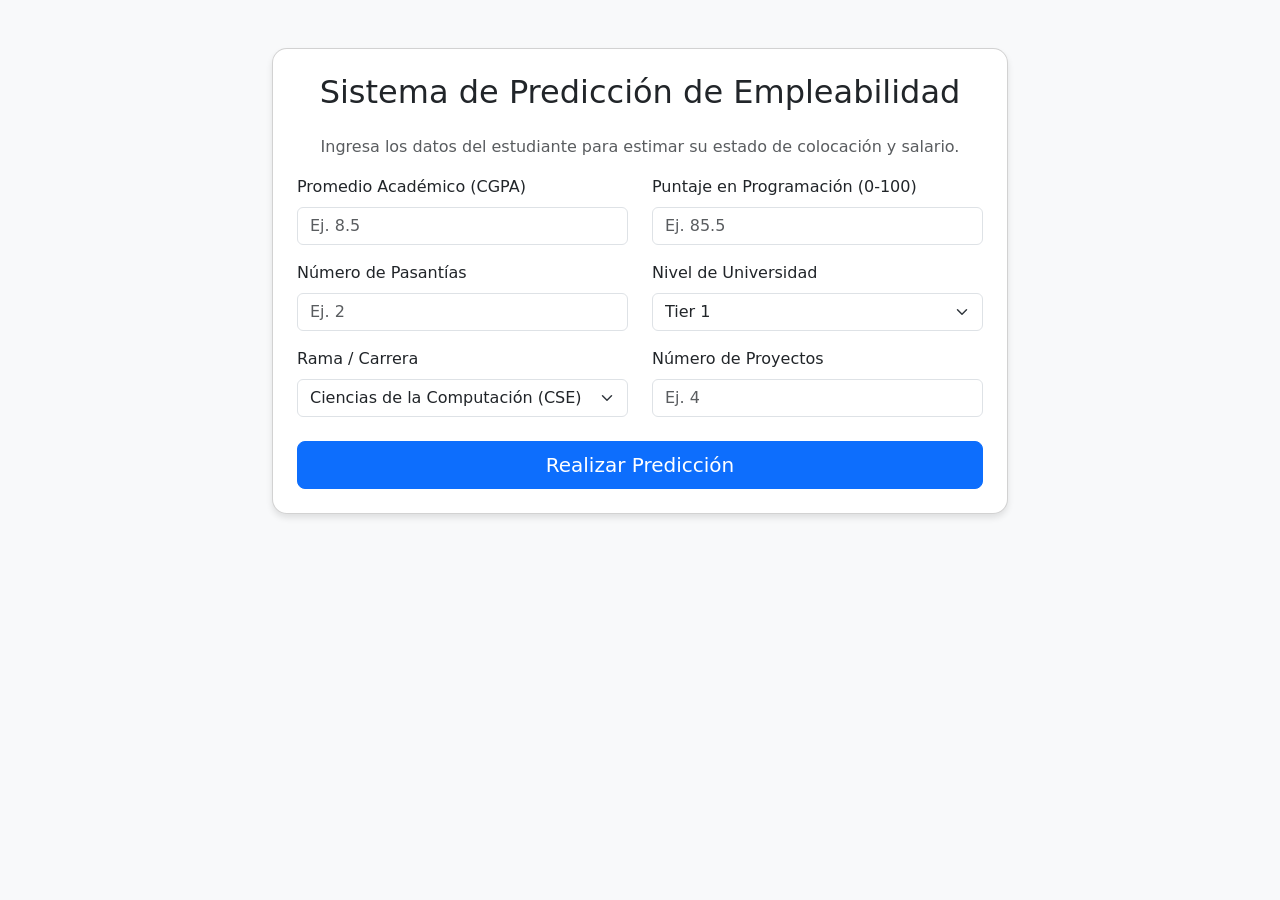
==== Frontend/index.html @ 3ae5b24f "Add files via upload" ====
<!DOCTYPE html>
<html lang="es">
<head>
    <meta charset="UTF-8">
    <meta name="viewport" content="width=device-width, initial-scale=1.0">
    <title>Predicción de Ubicación Estudiantil</title>
    
    <link href="https://cdn.jsdelivr.net/npm/bootstrap@5.3.0/dist/css/bootstrap.min.css" rel="stylesheet">
    
    <link rel="stylesheet" href="styles.css">
</head>
<body>

<div class="container mt-5 mb-5">
    <div class="row justify-content-center">
        <div class="col-md-8">
            <div class="card card-custom p-4">
                <h2 class="text-center mb-4">Sistema de Predicción de Empleabilidad</h2>
                <p class="text-muted text-center">Ingresa los datos del estudiante para estimar su estado de colocación y salario.</p>
                
                <form id="predictionForm">
                    <div class="row mb-3">
                        <div class="col-md-6">
                            <label for="cgpa" class="form-label">Promedio Académico (CGPA)</label>
                            <input type="number" step="0.01" class="form-control" id="cgpa" required placeholder="Ej. 8.5">
                        </div>
                        <div class="col-md-6">
                            <label for="codingScore" class="form-label">Puntaje en Programación (0-100)</label>
                            <input type="number" step="0.01" class="form-control" id="codingScore" required placeholder="Ej. 85.5">
                        </div>
                    </div>

                    <div class="row mb-3">
                        <div class="col-md-6">
                            <label for="internships" class="form-label">Número de Pasantías</label>
                            <input type="number" class="form-control" id="internships" required placeholder="Ej. 2">
                        </div>
                        <div class="col-md-6">
                            <label for="collegeTier" class="form-label">Nivel de Universidad</label>
                            <select class="form-select" id="collegeTier" required>
                                <option value="Tier 1">Tier 1</option>
                                <option value="Tier 2">Tier 2</option>
                                <option value="Tier 3">Tier 3</option>
                            </select>
                        </div>
                    </div>

                    <div class="row mb-3">
                        <div class="col-md-6">
                            <label for="branch" class="form-label">Rama / Carrera</label>
                            <select class="form-select" id="branch" required>
                                <option value="CSE">Ciencias de la Computación (CSE)</option>
                                <option value="IT">Tecnología de la Información (IT)</option>
                                <option value="EEE">Ingeniería Eléctrica/Electrónica (EEE)</option>
                            </select>
                        </div>
                        <div class="col-md-6">
                            <label for="projects" class="form-label">Número de Proyectos</label>
                            <input type="number" class="form-control" id="projects" required placeholder="Ej. 4">
                        </div>
                    </div>

                    <div class="d-grid gap-2 mt-4">
                        <button type="submit" class="btn btn-primary btn-lg">Realizar Predicción</button>
                    </div>
                </form>

                <div id="resultSection" class="result-section alert text-center">
                    <h4 id="predictionStatus" class="mb-2"></h4>
                    <p id="predictionSalary" class="mb-0 fs-5"></p>
                </div>

            </div>
        </div>
    </div>
</div>

<script src="https://cdn.jsdelivr.net/npm/bootstrap@5.3.0/dist/js/bootstrap.bundle.min.js"></script>

<script src="script.js"></script>

</body>
</html>
---- Frontend/styles.css ----
body {
    background-color: #f8f9fa;
}

.card-custom {
    border-radius: 15px;
    box-shadow: 0 4px 6px rgba(0,0,0,0.1);
}

.result-section {
    display: none;
    margin-top: 20px;
}
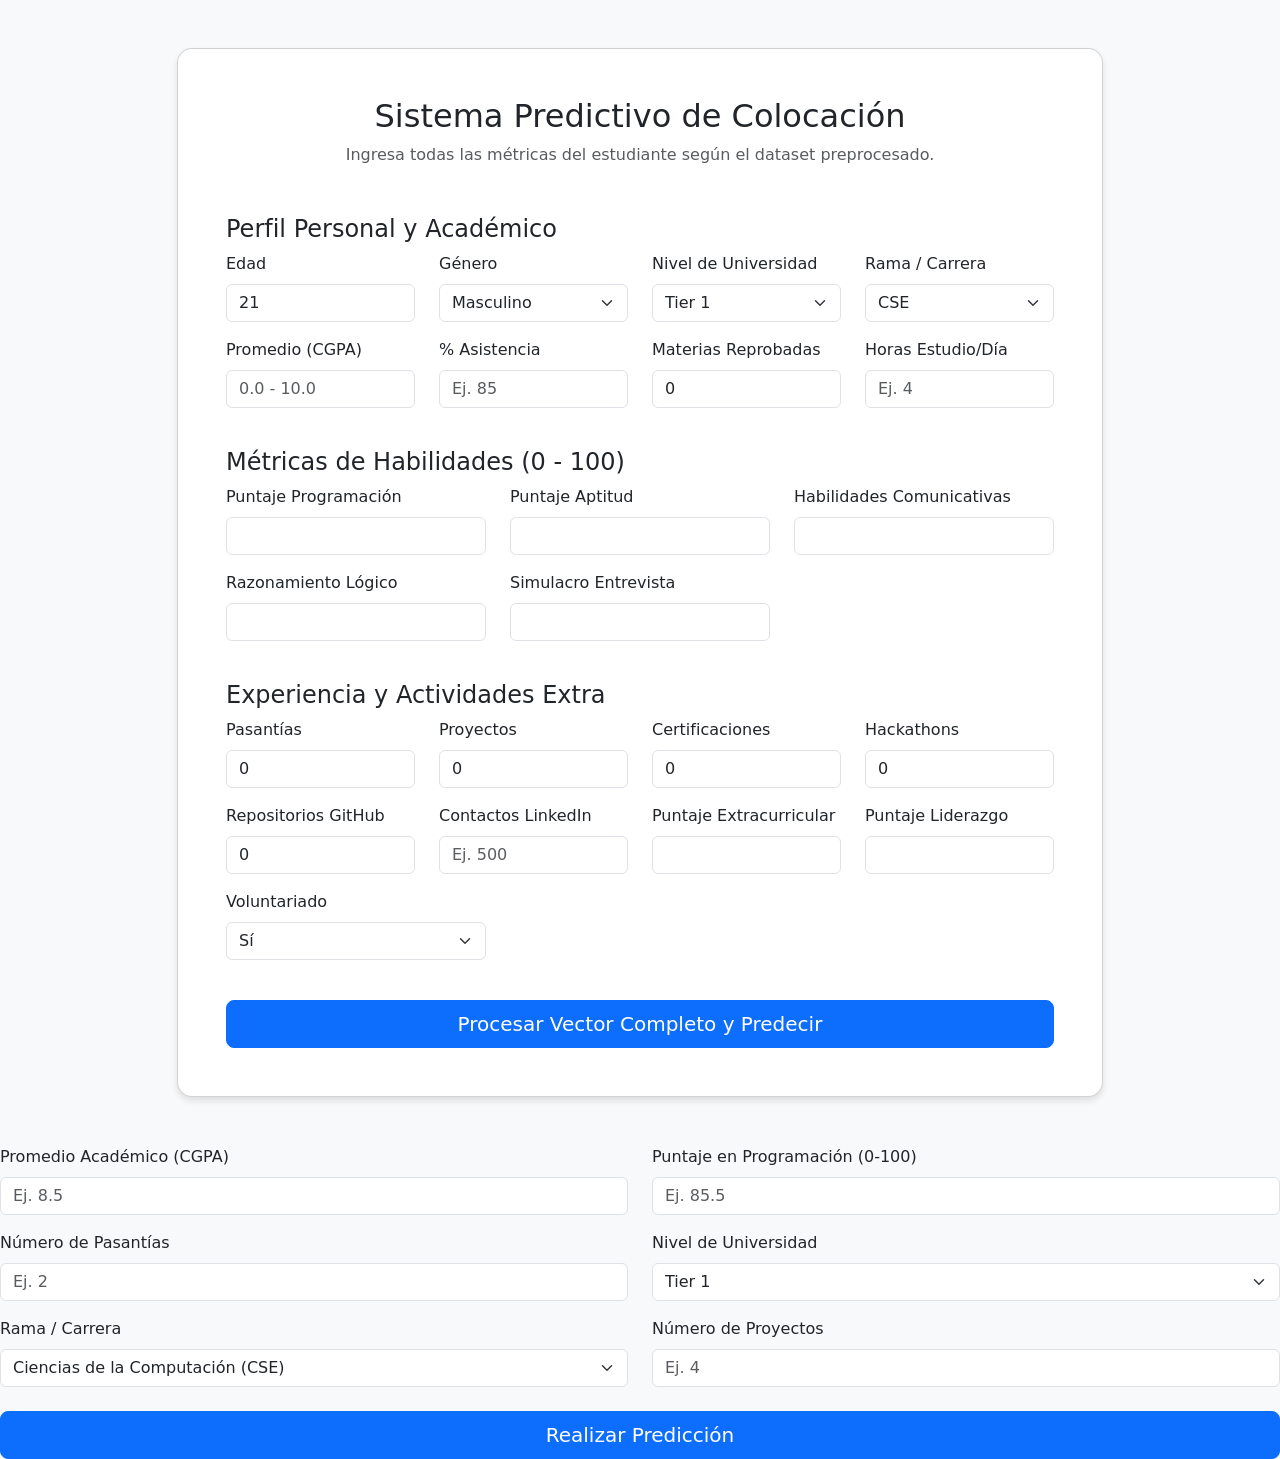
==== commit e8f138e4: "Update index.html" ====
--- a/Frontend/index.html
+++ b/Frontend/index.html
@@ -3,39 +3,34 @@
 <head>
     <meta charset="UTF-8">
     <meta name="viewport" content="width=device-width, initial-scale=1.0">
-    <title>Predicción de Ubicación Estudiantil</title>
-    
+    <title>Predicción de Empleabilidad | Modelo Completo</title>
     <link href="https://cdn.jsdelivr.net/npm/bootstrap@5.3.0/dist/css/bootstrap.min.css" rel="stylesheet">
-    
     <link rel="stylesheet" href="styles.css">
 </head>
 <body>
-
 <div class="container mt-5 mb-5">
     <div class="row justify-content-center">
-        <div class="col-md-8">
-            <div class="card card-custom p-4">
-                <h2 class="text-center mb-4">Sistema de Predicción de Empleabilidad</h2>
-                <p class="text-muted text-center">Ingresa los datos del estudiante para estimar su estado de colocación y salario.</p>
+        <div class="col-lg-10">
+            <div class="card card-custom p-4 p-md-5">
+                <h2 class="text-center mb-2">Sistema Predictivo de Colocación</h2>
+                <p class="text-muted text-center mb-5">Ingresa todas las métricas del estudiante según el dataset preprocesado.</p>
                 
                 <form id="predictionForm">
-                    <div class="row mb-3">
-                        <div class="col-md-6">
-                            <label for="cgpa" class="form-label">Promedio Académico (CGPA)</label>
-                            <input type="number" step="0.01" class="form-control" id="cgpa" required placeholder="Ej. 8.5">
-                        </div>
-                        <div class="col-md-6">
-                            <label for="codingScore" class="form-label">Puntaje en Programación (0-100)</label>
-                            <input type="number" step="0.01" class="form-control" id="codingScore" required placeholder="Ej. 85.5">
-                        </div>
-                    </div>
-
-                    <div class="row mb-3">
-                        <div class="col-md-6">
-                            <label for="internships" class="form-label">Número de Pasantías</label>
-                            <input type="number" class="form-control" id="internships" required placeholder="Ej. 2">
-                        </div>
-                        <div class="col-md-6">
+                    <!-- SECCIÓN 1: Perfil Personal y Académico -->
+                    <h4 class="section-title">Perfil Personal y Académico</h4>
+                    <div class="row mb-4">
+                        <div class="col-md-3 mb-3">
+                            <label for="age" class="form-label">Edad</label>
+                            <input type="number" class="form-control" id="age" required value="21">
+                        </div>
+                        <div class="col-md-3 mb-3">
+                            <label for="gender" class="form-label">Género</label>
+                            <select class="form-select" id="gender" required>
+                                <option value="1">Masculino</option>
+                                <option value="0">Femenino</option>
+                            </select>
+                        </div>
+                        <div class="col-md-3 mb-3">
                             <label for="collegeTier" class="form-label">Nivel de Universidad</label>
                             <select class="form-select" id="collegeTier" required>
                                 <option value="Tier 1">Tier 1</option>
@@ -43,6 +38,145 @@
                                 <option value="Tier 3">Tier 3</option>
                             </select>
                         </div>
+                        <div class="col-md-3 mb-3">
+                            <label for="branch" class="form-label">Rama / Carrera</label>
+                            <select class="form-select" id="branch" required>
+                                <option value="CSE">CSE</option>
+                                <option value="IT">IT</option>
+                                <option value="EEE">EEE</option>
+                                <option value="ECE">ECE</option>
+                                <option value="Civil">Civil</option>
+                                <option value="Mechanical">Mechanical</option>
+                            </select>
+                        </div>
+                        <div class="col-md-3 mb-3">
+                            <label for="cgpa" class="form-label">Promedio (CGPA)</label>
+                            <input type="number" step="0.01" class="form-control" id="cgpa" required placeholder="0.0 - 10.0">
+                        </div>
+                        <div class="col-md-3 mb-3">
+                            <label for="attendance" class="form-label">% Asistencia</label>
+                            <input type="number" class="form-control" id="attendance" required placeholder="Ej. 85">
+                        </div>
+                        <div class="col-md-3 mb-3">
+                            <label for="backlogs" class="form-label">Materias Reprobadas</label>
+                            <input type="number" class="form-control" id="backlogs" required value="0">
+                        </div>
+                        <div class="col-md-3 mb-3">
+                            <label for="studyHours" class="form-label">Horas Estudio/Día</label>
+                            <input type="number" class="form-control" id="studyHours" required placeholder="Ej. 4">
+                        </div>
+                    </div>
+
+                    <!-- SECCIÓN 2: Métricas de Habilidades (Scores) -->
+                    <h4 class="section-title">Métricas de Habilidades (0 - 100)</h4>
+                    <div class="row mb-4">
+                        <div class="col-md-4 mb-3">
+                            <label for="codingScore" class="form-label">Puntaje Programación</label>
+                            <input type="number" class="form-control" id="codingScore" required>
+                        </div>
+                        <div class="col-md-4 mb-3">
+                            <label for="aptitudeScore" class="form-label">Puntaje Aptitud</label>
+                            <input type="number" class="form-control" id="aptitudeScore" required>
+                        </div>
+                        <div class="col-md-4 mb-3">
+                            <label for="communicationScore" class="form-label">Habilidades Comunicativas</label>
+                            <input type="number" class="form-control" id="communicationScore" required>
+                        </div>
+                        <div class="col-md-4 mb-3">
+                            <label for="logicalScore" class="form-label">Razonamiento Lógico</label>
+                            <input type="number" class="form-control" id="logicalScore" required>
+                        </div>
+                        <div class="col-md-4 mb-3">
+                            <label for="mockInterview" class="form-label">Simulacro Entrevista</label>
+                            <input type="number" class="form-control" id="mockInterview" required>
+                        </div>
+                    </div>
+
+                    <!-- SECCIÓN 3: Experiencia, Proyectos y Extracurriculares -->
+                    <h4 class="section-title">Experiencia y Actividades Extra</h4>
+                    <div class="row mb-4">
+                        <div class="col-md-3 mb-3">
+                            <label for="internships" class="form-label">Pasantías</label>
+                            <input type="number" class="form-control" id="internships" required value="0">
+                        </div>
+                        <div class="col-md-3 mb-3">
+                            <label for="projects" class="form-label">Proyectos</label>
+                            <input type="number" class="form-control" id="projects" required value="0">
+                        </div>
+                        <div class="col-md-3 mb-3">
+                            <label for="certifications" class="form-label">Certificaciones</label>
+                            <input type="number" class="form-control" id="certifications" required value="0">
+                        </div>
+                        <div class="col-md-3 mb-3">
+                            <label for="hackathons" class="form-label">Hackathons</label>
+                            <input type="number" class="form-control" id="hackathons" required value="0">
+                        </div>
+                        <div class="col-md-3 mb-3">
+                            <label for="githubRepos" class="form-label">Repositorios GitHub</label>
+                            <input type="number" class="form-control" id="githubRepos" required value="0">
+                        </div>
+                        <div class="col-md-3 mb-3">
+                            <label for="linkedin" class="form-label">Contactos LinkedIn</label>
+                            <input type="number" class="form-control" id="linkedin" required placeholder="Ej. 500">
+                        </div>
+                        <div class="col-md-3 mb-3">
+                            <label for="extracurricular" class="form-label">Puntaje Extracurricular</label>
+                            <input type="number" class="form-control" id="extracurricular" required>
+                        </div>
+                        <div class="col-md-3 mb-3">
+                            <label for="leadership" class="form-label">Puntaje Liderazgo</label>
+                            <input type="number" class="form-control" id="leadership" required>
+                        </div>
+                        <div class="col-md-4 mb-3">
+                            <label for="volunteer" class="form-label">Voluntariado</label>
+                            <select class="form-select" id="volunteer" required>
+                                <option value="1">Sí</option>
+                                <option value="0">No</option>
+                            </select>
+                        </div>
+                    </div>
+
+                    <div class="d-grid gap-2 mt-4">
+                        <button type="submit" class="btn btn-primary btn-lg">Procesar Vector Completo y Predecir</button>
+                    </div>
+                </form>
+                
+                <div id="resultSection" class="result-section alert text-center shadow-sm">
+                    <h4 id="predictionStatus" class="mb-2 fw-bold"></h4>
+                    <p id="predictionSalary" class="mb-0 fs-5"></p>
+                </div>
+            </div>
+        </div>
+    </div>
+</div>
+<script src="script.js"></script>
+</body>
+</html>
+                <form id="predictionForm">
+                    <div class="row mb-3">
+                        <div class="col-md-6">
+                            <label for="cgpa" class="form-label">Promedio Académico (CGPA)</label>
+                            <input type="number" step="0.01" class="form-control" id="cgpa" required placeholder="Ej. 8.5">
+                        </div>
+                        <div class="col-md-6">
+                            <label for="codingScore" class="form-label">Puntaje en Programación (0-100)</label>
+                            <input type="number" step="0.01" class="form-control" id="codingScore" required placeholder="Ej. 85.5">
+                        </div>
+                    </div>
+
+                    <div class="row mb-3">
+                        <div class="col-md-6">
+                            <label for="internships" class="form-label">Número de Pasantías</label>
+                            <input type="number" class="form-control" id="internships" required placeholder="Ej. 2">
+                        </div>
+                        <div class="col-md-6">
+                            <label for="collegeTier" class="form-label">Nivel de Universidad</label>
+                            <select class="form-select" id="collegeTier" required>
+                                <option value="Tier 1">Tier 1</option>
+                                <option value="Tier 2">Tier 2</option>
+                                <option value="Tier 3">Tier 3</option>
+                            </select>
+                        </div>
                     </div>
 
                     <div class="row mb-3">
@@ -52,6 +186,9 @@
                                 <option value="CSE">Ciencias de la Computación (CSE)</option>
                                 <option value="IT">Tecnología de la Información (IT)</option>
                                 <option value="EEE">Ingeniería Eléctrica/Electrónica (EEE)</option>
+                                <option value="ECE">Electrónica y comunicaciones (ECE)</option>
+                                <option value="Civil">Ingeniería Civil</option>
+                                <option value="Mechanical">Ingeniería Mecánica</option>
                             </select>
                         </div>
                         <div class="col-md-6">
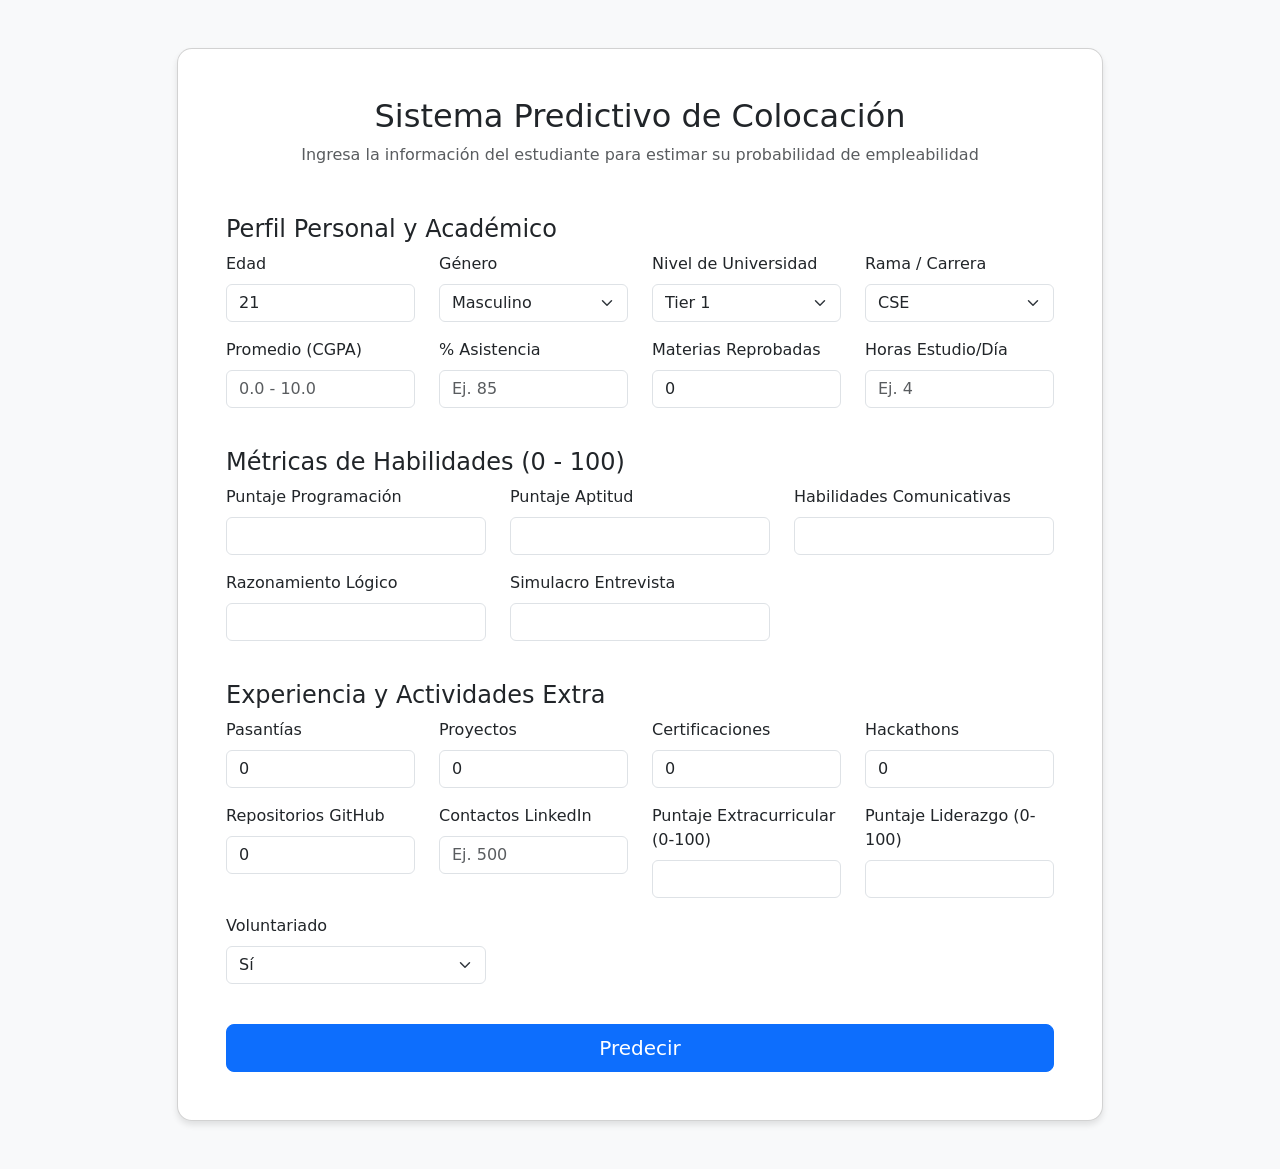
==== commit 599f475f: "Update index.html" ====
--- a/Frontend/index.html
+++ b/Frontend/index.html
@@ -13,7 +13,7 @@
         <div class="col-lg-10">
             <div class="card card-custom p-4 p-md-5">
                 <h2 class="text-center mb-2">Sistema Predictivo de Colocación</h2>
-                <p class="text-muted text-center mb-5">Ingresa todas las métricas del estudiante según el dataset preprocesado.</p>
+                <p class="text-muted text-center mb-5">Ingresa la información del estudiante para estimar su probabilidad de empleabilidad</p>
                 
                 <form id="predictionForm">
                     <!-- SECCIÓN 1: Perfil Personal y Académico -->
@@ -21,26 +21,26 @@
                     <div class="row mb-4">
                         <div class="col-md-3 mb-3">
                             <label for="age" class="form-label">Edad</label>
-                            <input type="number" class="form-control" id="age" required value="21">
+                            <input type="number" class="form-control" id="age" name="age" required value="21" min="0">
                         </div>
                         <div class="col-md-3 mb-3">
                             <label for="gender" class="form-label">Género</label>
-                            <select class="form-select" id="gender" required>
+                            <select class="form-select" id="gender" name="gender">
                                 <option value="1">Masculino</option>
                                 <option value="0">Femenino</option>
                             </select>
                         </div>
                         <div class="col-md-3 mb-3">
-                            <label for="collegeTier" class="form-label">Nivel de Universidad</label>
-                            <select class="form-select" id="collegeTier" required>
-                                <option value="Tier 1">Tier 1</option>
-                                <option value="Tier 2">Tier 2</option>
-                                <option value="Tier 3">Tier 3</option>
+                            <label for="college_tier" class="form-label">Nivel de Universidad</label>
+                            <select class="form-select" id="college_tier" name="college_tier">
+                                <option value="1">Tier 1</option>
+                                <option value="2">Tier 2</option>
+                                <option value="3">Tier 3</option>
                             </select>
                         </div>
                         <div class="col-md-3 mb-3">
                             <label for="branch" class="form-label">Rama / Carrera</label>
-                            <select class="form-select" id="branch" required>
+                            <select class="form-select" id="branch" name="branch" required>
                                 <option value="CSE">CSE</option>
                                 <option value="IT">IT</option>
                                 <option value="EEE">EEE</option>
@@ -51,19 +51,19 @@
                         </div>
                         <div class="col-md-3 mb-3">
                             <label for="cgpa" class="form-label">Promedio (CGPA)</label>
-                            <input type="number" step="0.01" class="form-control" id="cgpa" required placeholder="0.0 - 10.0">
+                            <input type="number" step="0.01" class="form-control" id="cgpa" name="cgpa" required placeholder="0.0 - 10.0" min="0" max="10">
                         </div>
                         <div class="col-md-3 mb-3">
-                            <label for="attendance" class="form-label">% Asistencia</label>
-                            <input type="number" class="form-control" id="attendance" required placeholder="Ej. 85">
+                            <label for="attendance_percentage" class="form-label">% Asistencia</label>
+                            <input type="number" class="form-control" id="attendance_percentage" name="attendance_percentage" required placeholder="Ej. 85" min="0" max="100">
                         </div>
                         <div class="col-md-3 mb-3">
                             <label for="backlogs" class="form-label">Materias Reprobadas</label>
-                            <input type="number" class="form-control" id="backlogs" required value="0">
+                            <input type="number" class="form-control" id="backlogs" name="backlogs" value="0" min="0">
                         </div>
                         <div class="col-md-3 mb-3">
-                            <label for="studyHours" class="form-label">Horas Estudio/Día</label>
-                            <input type="number" class="form-control" id="studyHours" required placeholder="Ej. 4">
+                            <label for="study_hours_per_day" class="form-label">Horas Estudio/Día</label>
+                            <input type="number" class="form-control" id="study_hours_per_day" name="study_hours_per_day" required placeholder="Ej. 4" min="0" max="24">
                         </div>
                     </div>
 
@@ -71,24 +71,24 @@
                     <h4 class="section-title">Métricas de Habilidades (0 - 100)</h4>
                     <div class="row mb-4">
                         <div class="col-md-4 mb-3">
-                            <label for="codingScore" class="form-label">Puntaje Programación</label>
-                            <input type="number" class="form-control" id="codingScore" required>
+                            <label for="coding_skill_score" class="form-label">Puntaje Programación</label>
+                            <input type="number" class="form-control" id="coding_skill_score" name="coding_skill_score" min="0" max="100">
                         </div>
                         <div class="col-md-4 mb-3">
-                            <label for="aptitudeScore" class="form-label">Puntaje Aptitud</label>
-                            <input type="number" class="form-control" id="aptitudeScore" required>
+                            <label for="aptitude_score" class="form-label">Puntaje Aptitud</label>
+                            <input type="number" class="form-control" id="aptitude_score" name="aptitude_score" required min="0" max="100">
                         </div>
                         <div class="col-md-4 mb-3">
-                            <label for="communicationScore" class="form-label">Habilidades Comunicativas</label>
-                            <input type="number" class="form-control" id="communicationScore" required>
+                            <label for="communication_skill_score" class="form-label">Habilidades Comunicativas</label>
+                            <input type="number" class="form-control" id="communication_skill_score" name="communication_skill_score" required min="0" max="100">
                         </div>
                         <div class="col-md-4 mb-3">
-                            <label for="logicalScore" class="form-label">Razonamiento Lógico</label>
-                            <input type="number" class="form-control" id="logicalScore" required>
+                            <label for="logical_reasoning_score" class="form-label">Razonamiento Lógico</label>
+                            <input type="number" class="form-control" id="logical_reasoning_score" name="logical_reasoning_score" required min="0" max="100">
                         </div>
                         <div class="col-md-4 mb-3">
-                            <label for="mockInterview" class="form-label">Simulacro Entrevista</label>
-                            <input type="number" class="form-control" id="mockInterview" required>
+                            <label for="mock_interview_score" class="form-label">Simulacro Entrevista</label>
+                            <input type="number" class="form-control" id="mock_interview_score" name="mock_interview_score" required min="0" max="100">
                         </div>
                     </div>
 
@@ -96,40 +96,40 @@
                     <h4 class="section-title">Experiencia y Actividades Extra</h4>
                     <div class="row mb-4">
                         <div class="col-md-3 mb-3">
-                            <label for="internships" class="form-label">Pasantías</label>
-                            <input type="number" class="form-control" id="internships" required value="0">
+                            <label for="internships_count" class="form-label">Pasantías</label>
+                            <input type="number" class="form-control" id="internships_count"  name="internships_count" value="0" min="0">
                         </div>
                         <div class="col-md-3 mb-3">
-                            <label for="projects" class="form-label">Proyectos</label>
-                            <input type="number" class="form-control" id="projects" required value="0">
+                            <label for="projects_count" class="form-label">Proyectos</label>
+                            <input type="number" class="form-control" id="projects_count" name="projects_count" required value="0" min="0">
                         </div>
                         <div class="col-md-3 mb-3">
-                            <label for="certifications" class="form-label">Certificaciones</label>
-                            <input type="number" class="form-control" id="certifications" required value="0">
+                            <label for="certifications_count" class="form-label">Certificaciones</label>
+                            <input type="number" class="form-control" id="certifications_count" name="certifications_count" required value="0" min="0">
                         </div>
                         <div class="col-md-3 mb-3">
-                            <label for="hackathons" class="form-label">Hackathons</label>
-                            <input type="number" class="form-control" id="hackathons" required value="0">
+                            <label for="hackathons_participated" class="form-label">Hackathons</label>
+                            <input type="number" class="form-control" id="hackathons_participated" name="hackathons_participated" value="0" min="0">
                         </div>
                         <div class="col-md-3 mb-3">
-                            <label for="githubRepos" class="form-label">Repositorios GitHub</label>
-                            <input type="number" class="form-control" id="githubRepos" required value="0">
+                            <label for="github_repos" class="form-label">Repositorios GitHub</label>
+                            <input type="number" class="form-control" id="github_repos" name="github_repos" required value="0" min="0">
                         </div>
                         <div class="col-md-3 mb-3">
-                            <label for="linkedin" class="form-label">Contactos LinkedIn</label>
-                            <input type="number" class="form-control" id="linkedin" required placeholder="Ej. 500">
+                            <label for="linkedin_connections" class="form-label">Contactos LinkedIn</label>
+                            <input type="number" class="form-control" id="linkedin_connections" name="linkedin_connections" placeholder="Ej. 500" min="0">
                         </div>
                         <div class="col-md-3 mb-3">
-                            <label for="extracurricular" class="form-label">Puntaje Extracurricular</label>
-                            <input type="number" class="form-control" id="extracurricular" required>
+                            <label for="extracurricular_score" class="form-label">Puntaje Extracurricular (0-100)</label>
+                            <input type="number" class="form-control" id="extracurricular_score" name="extracurricular_score" required min="0" max="100">
                         </div>
                         <div class="col-md-3 mb-3">
-                            <label for="leadership" class="form-label">Puntaje Liderazgo</label>
-                            <input type="number" class="form-control" id="leadership" required>
+                            <label for="leadership_score" class="form-label">Puntaje Liderazgo (0-100)</label>
+                            <input type="number" class="form-control" id="leadership_score" name="leadership_score" required min="0" max="100">
                         </div>
                         <div class="col-md-4 mb-3">
-                            <label for="volunteer" class="form-label">Voluntariado</label>
-                            <select class="form-select" id="volunteer" required>
+                            <label for="volunteer_experience" class="form-label">Voluntariado</label>
+                            <select class="form-select" id="volunteer_experience" name="volunteer_experience" required>
                                 <option value="1">Sí</option>
                                 <option value="0">No</option>
                             </select>
@@ -137,7 +137,7 @@
                     </div>
 
                     <div class="d-grid gap-2 mt-4">
-                        <button type="submit" class="btn btn-primary btn-lg">Procesar Vector Completo y Predecir</button>
+                        <button type="submit" class="btn btn-primary btn-lg">Predecir</button>
                     </div>
                 </form>
                 
@@ -149,72 +149,8 @@
         </div>
     </div>
 </div>
-<script src="script.js"></script>
-</body>
-</html>
-                <form id="predictionForm">
-                    <div class="row mb-3">
-                        <div class="col-md-6">
-                            <label for="cgpa" class="form-label">Promedio Académico (CGPA)</label>
-                            <input type="number" step="0.01" class="form-control" id="cgpa" required placeholder="Ej. 8.5">
-                        </div>
-                        <div class="col-md-6">
-                            <label for="codingScore" class="form-label">Puntaje en Programación (0-100)</label>
-                            <input type="number" step="0.01" class="form-control" id="codingScore" required placeholder="Ej. 85.5">
-                        </div>
-                    </div>
-
-                    <div class="row mb-3">
-                        <div class="col-md-6">
-                            <label for="internships" class="form-label">Número de Pasantías</label>
-                            <input type="number" class="form-control" id="internships" required placeholder="Ej. 2">
-                        </div>
-                        <div class="col-md-6">
-                            <label for="collegeTier" class="form-label">Nivel de Universidad</label>
-                            <select class="form-select" id="collegeTier" required>
-                                <option value="Tier 1">Tier 1</option>
-                                <option value="Tier 2">Tier 2</option>
-                                <option value="Tier 3">Tier 3</option>
-                            </select>
-                        </div>
-                    </div>
-
-                    <div class="row mb-3">
-                        <div class="col-md-6">
-                            <label for="branch" class="form-label">Rama / Carrera</label>
-                            <select class="form-select" id="branch" required>
-                                <option value="CSE">Ciencias de la Computación (CSE)</option>
-                                <option value="IT">Tecnología de la Información (IT)</option>
-                                <option value="EEE">Ingeniería Eléctrica/Electrónica (EEE)</option>
-                                <option value="ECE">Electrónica y comunicaciones (ECE)</option>
-                                <option value="Civil">Ingeniería Civil</option>
-                                <option value="Mechanical">Ingeniería Mecánica</option>
-                            </select>
-                        </div>
-                        <div class="col-md-6">
-                            <label for="projects" class="form-label">Número de Proyectos</label>
-                            <input type="number" class="form-control" id="projects" required placeholder="Ej. 4">
-                        </div>
-                    </div>
-
-                    <div class="d-grid gap-2 mt-4">
-                        <button type="submit" class="btn btn-primary btn-lg">Realizar Predicción</button>
-                    </div>
-                </form>
-
-                <div id="resultSection" class="result-section alert text-center">
-                    <h4 id="predictionStatus" class="mb-2"></h4>
-                    <p id="predictionSalary" class="mb-0 fs-5"></p>
-                </div>
-
-            </div>
-        </div>
-    </div>
-</div>
-
+<script src="Script.js"></script>
 <script src="https://cdn.jsdelivr.net/npm/bootstrap@5.3.0/dist/js/bootstrap.bundle.min.js"></script>
-
-<script src="script.js"></script>
 
 </body>
 </html>
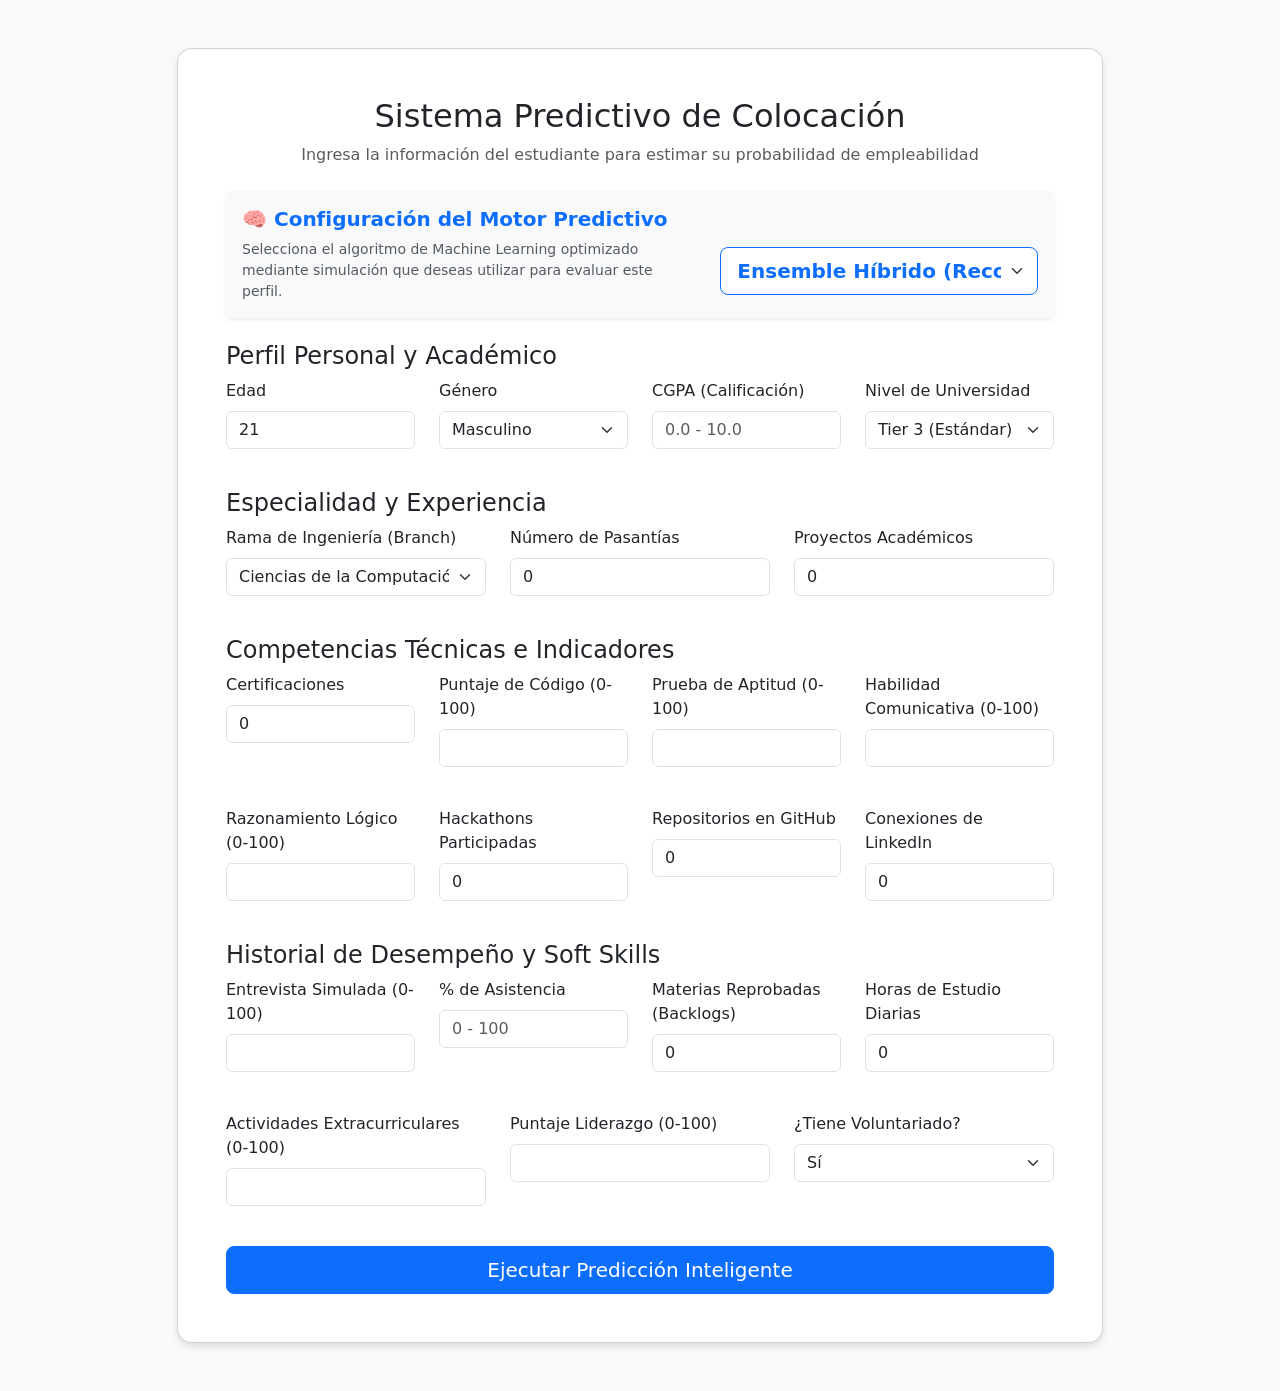
==== commit be4fa97e: "Update index.html" ====
--- a/Frontend/index.html
+++ b/Frontend/index.html
@@ -3,7 +3,7 @@
 <head>
     <meta charset="UTF-8">
     <meta name="viewport" content="width=device-width, initial-scale=1.0">
-    <title>Predicción de Empleabilidad | Modelo Completo</title>
+    <title>Predicción de Empleabilidad | Selector Inteligente</title>
     <link href="https://cdn.jsdelivr.net/npm/bootstrap@5.3.0/dist/css/bootstrap.min.css" rel="stylesheet">
     <link rel="stylesheet" href="styles.css">
 </head>
@@ -13,10 +13,28 @@
         <div class="col-lg-10">
             <div class="card card-custom p-4 p-md-5">
                 <h2 class="text-center mb-2">Sistema Predictivo de Colocación</h2>
-                <p class="text-muted text-center mb-5">Ingresa la información del estudiante para estimar su probabilidad de empleabilidad</p>
+                <p class="text-muted text-center mb-4">Ingresa la información del estudiante para estimar su probabilidad de empleabilidad</p>
                 
                 <form id="predictionForm">
-                    <!-- SECCIÓN 1: Perfil Personal y Académico -->
+                    
+                    <div class="card p-3 mb-4 bg-light border-0 shadow-sm">
+                        <h5 class="fw-bold text-primary mb-2">🧠 Configuración del Motor Predictivo</h5>
+                        <div class="row align-items-center">
+                            <div class="col-md-7">
+                                <p class="text-muted small mb-md-0">
+                                    Selecciona el algoritmo de Machine Learning optimizado mediante simulación que deseas utilizar para evaluar este perfil.
+                                </p>
+                            </div>
+                            <div class="col-md-5">
+                                <select class="form-select form-select-lg fw-bold border-primary text-primary" id="method" name="method" required>
+                                    <option value="ensemble" selected>Ensemble Híbrido (Recomendado)</option>
+                                    <option value="mlp">Red Neuronal Artificial (MLP)</option>
+                                    <option value="knn">K-Neighbors Classifier (KNN)</option>
+                                </select>
+                            </div>
+                        </div>
+                    </div>
+
                     <h4 class="section-title">Perfil Personal y Académico</h4>
                     <div class="row mb-4">
                         <div class="col-md-3 mb-3">
@@ -25,110 +43,118 @@
                         </div>
                         <div class="col-md-3 mb-3">
                             <label for="gender" class="form-label">Género</label>
-                            <select class="form-select" id="gender" name="gender">
+                            <select class="form-select" id="gender" name="gender" required>
                                 <option value="1">Masculino</option>
                                 <option value="0">Femenino</option>
                             </select>
                         </div>
                         <div class="col-md-3 mb-3">
-                            <label for="college_tier" class="form-label">Nivel de Universidad</label>
-                            <select class="form-select" id="college_tier" name="college_tier">
-                                <option value="1">Tier 1</option>
-                                <option value="2">Tier 2</option>
-                                <option value="3">Tier 3</option>
-                            </select>
-                        </div>
-                        <div class="col-md-3 mb-3">
-                            <label for="branch" class="form-label">Rama / Carrera</label>
-                            <select class="form-select" id="branch" name="branch" required>
-                                <option value="CSE">CSE</option>
-                                <option value="IT">IT</option>
-                                <option value="EEE">EEE</option>
-                                <option value="ECE">ECE</option>
-                                <option value="Civil">Civil</option>
-                                <option value="Mechanical">Mechanical</option>
-                            </select>
-                        </div>
-                        <div class="col-md-3 mb-3">
-                            <label for="cgpa" class="form-label">Promedio (CGPA)</label>
+                            <label for="cgpa" class="form-label">CGPA (Calificación)</label>
                             <input type="number" step="0.01" class="form-control" id="cgpa" name="cgpa" required placeholder="0.0 - 10.0" min="0" max="10">
                         </div>
                         <div class="col-md-3 mb-3">
-                            <label for="attendance_percentage" class="form-label">% Asistencia</label>
-                            <input type="number" class="form-control" id="attendance_percentage" name="attendance_percentage" required placeholder="Ej. 85" min="0" max="100">
-                        </div>
-                        <div class="col-md-3 mb-3">
-                            <label for="backlogs" class="form-label">Materias Reprobadas</label>
-                            <input type="number" class="form-control" id="backlogs" name="backlogs" value="0" min="0">
-                        </div>
-                        <div class="col-md-3 mb-3">
-                            <label for="study_hours_per_day" class="form-label">Horas Estudio/Día</label>
-                            <input type="number" class="form-control" id="study_hours_per_day" name="study_hours_per_day" required placeholder="Ej. 4" min="0" max="24">
+                            <label for="college_tier" class="form-label">Nivel de Universidad</label>
+                            <select class="form-select" id="college_tier" name="college_tier" required>
+                                <option value="1">Tier 1 (Top)</option>
+                                <option value="2">Tier 2 (Media)</option>
+                                <option value="3" selected>Tier 3 (Estándar)</option>
+                            </select>
                         </div>
                     </div>
 
-                    <!-- SECCIÓN 2: Métricas de Habilidades (Scores) -->
-                    <h4 class="section-title">Métricas de Habilidades (0 - 100)</h4>
+                    <h4 class="section-title">Especialidad y Experiencia</h4>
                     <div class="row mb-4">
                         <div class="col-md-4 mb-3">
-                            <label for="coding_skill_score" class="form-label">Puntaje Programación</label>
-                            <input type="number" class="form-control" id="coding_skill_score" name="coding_skill_score" min="0" max="100">
+                            <label for="branch" class="form-label">Rama de Ingeniería (Branch)</label>
+                            <select class="form-select" id="branch" name="branch" required>
+                                <option value="CSE">Ciencias de la Computación (CSE)</option>
+                                <option value="IT">Tecnología de la Información (IT)</option>
+                                <option value="ECE">Electrónica y Comunicaciones (ECE)</option>
+                                <option value="EEE">Ingeniería Eléctrica (EEE)</option>
+                                <option value="Mechanical">Ingeniería Mecánica</option>
+                                <option value="Civil">Ingeniería Civil</option>
+                            </select>
                         </div>
                         <div class="col-md-4 mb-3">
-                            <label for="aptitude_score" class="form-label">Puntaje Aptitud</label>
-                            <input type="number" class="form-control" id="aptitude_score" name="aptitude_score" required min="0" max="100">
+                            <label for="internships_count" class="form-label">Número de Pasantías</label>
+                            <input type="number" class="form-control" id="internships_count" name="internships_count" required value="0" min="0">
                         </div>
                         <div class="col-md-4 mb-3">
-                            <label for="communication_skill_score" class="form-label">Habilidades Comunicativas</label>
-                            <input type="number" class="form-control" id="communication_skill_score" name="communication_skill_score" required min="0" max="100">
-                        </div>
-                        <div class="col-md-4 mb-3">
-                            <label for="logical_reasoning_score" class="form-label">Razonamiento Lógico</label>
-                            <input type="number" class="form-control" id="logical_reasoning_score" name="logical_reasoning_score" required min="0" max="100">
-                        </div>
-                        <div class="col-md-4 mb-3">
-                            <label for="mock_interview_score" class="form-label">Simulacro Entrevista</label>
-                            <input type="number" class="form-control" id="mock_interview_score" name="mock_interview_score" required min="0" max="100">
+                            <label for="projects_count" class="form-label">Proyectos Académicos</label>
+                            <input type="number" class="form-control" id="projects_count" name="projects_count" required value="0" min="0">
                         </div>
                     </div>
 
-                    <!-- SECCIÓN 3: Experiencia, Proyectos y Extracurriculares -->
-                    <h4 class="section-title">Experiencia y Actividades Extra</h4>
+                    <h4 class="section-title">Competencias Técnicas e Indicadores</h4>
                     <div class="row mb-4">
-                        <div class="col-md-3 mb-3">
-                            <label for="internships_count" class="form-label">Pasantías</label>
-                            <input type="number" class="form-control" id="internships_count"  name="internships_count" value="0" min="0">
-                        </div>
-                        <div class="col-md-3 mb-3">
-                            <label for="projects_count" class="form-label">Proyectos</label>
-                            <input type="number" class="form-control" id="projects_count" name="projects_count" required value="0" min="0">
-                        </div>
                         <div class="col-md-3 mb-3">
                             <label for="certifications_count" class="form-label">Certificaciones</label>
                             <input type="number" class="form-control" id="certifications_count" name="certifications_count" required value="0" min="0">
                         </div>
                         <div class="col-md-3 mb-3">
-                            <label for="hackathons_participated" class="form-label">Hackathons</label>
-                            <input type="number" class="form-control" id="hackathons_participated" name="hackathons_participated" value="0" min="0">
+                            <label for="coding_skill_score" class="form-label">Puntaje de Código (0-100)</label>
+                            <input type="number" class="form-control" id="coding_skill_score" name="coding_skill_score" required min="0" max="100">
                         </div>
                         <div class="col-md-3 mb-3">
-                            <label for="github_repos" class="form-label">Repositorios GitHub</label>
+                            <label for="aptitude_score" class="form-label">Prueba de Aptitud (0-100)</label>
+                            <input type="number" class="form-control" id="aptitude_score" name="aptitude_score" required min="0" max="100">
+                        </div>
+                        <div class="col-md-3 mb-3">
+                            <label for="communication_skill_score" class="form-label">Habilidad Comunicativa (0-100)</label>
+                            <input type="number" class="form-control" id="communication_skill_score" name="communication_skill_score" required min="0" max="100">
+                        </div>
+                    </div>
+
+                    <div class="row mb-4">
+                        <div class="col-md-3 mb-3">
+                            <label for="logical_reasoning_score" class="form-label">Razonamiento Lógico (0-100)</label>
+                            <input type="number" class="form-control" id="logical_reasoning_score" name="logical_reasoning_score" required min="0" max="100">
+                        </div>
+                        <div class="col-md-3 mb-3">
+                            <label for="hackathons_participated" class="form-label">Hackathons Participadas</label>
+                            <input type="number" class="form-control" id="hackathons_participated" name="hackathons_participated" required value="0" min="0">
+                        </div>
+                        <div class="col-md-3 mb-3">
+                            <label for="github_repos" class="form-label">Repositorios en GitHub</label>
                             <input type="number" class="form-control" id="github_repos" name="github_repos" required value="0" min="0">
                         </div>
                         <div class="col-md-3 mb-3">
-                            <label for="linkedin_connections" class="form-label">Contactos LinkedIn</label>
-                            <input type="number" class="form-control" id="linkedin_connections" name="linkedin_connections" placeholder="Ej. 500" min="0">
+                            <label for="linkedin_connections" class="form-label">Conexiones de LinkedIn</label>
+                            <input type="number" class="form-control" id="linkedin_connections" name="linkedin_connections" required value="0" min="0">
+                        </div>
+                    </div>
+
+                    <h4 class="section-title">Historial de Desempeño y Soft Skills</h4>
+                    <div class="row mb-4">
+                        <div class="col-md-3 mb-3">
+                            <label for="mock_interview_score" class="form-label">Entrevista Simulada (0-100)</label>
+                            <input type="number" class="form-control" id="mock_interview_score" name="mock_interview_score" required min="0" max="100">
                         </div>
                         <div class="col-md-3 mb-3">
-                            <label for="extracurricular_score" class="form-label">Puntaje Extracurricular (0-100)</label>
+                            <label for="attendance_percentage" class="form-label">% de Asistencia</label>
+                            <input type="number" step="0.1" class="form-control" id="attendance_percentage" name="attendance_percentage" required placeholder="0 - 100" min="0" max="100">
+                        </div>
+                        <div class="col-md-3 mb-3">
+                            <label for="backlogs" class="form-label">Materias Reprobadas (Backlogs)</label>
+                            <input type="number" class="form-control" id="backlogs" name="backlogs" required value="0" min="0">
+                        </div>
+                        <div class="col-md-3 mb-3">
+                            <label for="study_hours_per_day" class="form-label">Horas de Estudio Diarias</label>
+                            <input type="number" step="0.1" class="form-control" id="study_hours_per_day" name="study_hours_per_day" required value="0" min="0" max="24">
+                        </div>
+                    </div>
+
+                    <div class="row mb-4">
+                        <div class="col-md-4 mb-3">
+                            <label for="extracurricular_score" class="form-label">Actividades Extracurriculares (0-100)</label>
                             <input type="number" class="form-control" id="extracurricular_score" name="extracurricular_score" required min="0" max="100">
                         </div>
-                        <div class="col-md-3 mb-3">
+                        <div class="col-md-4 mb-3">
                             <label for="leadership_score" class="form-label">Puntaje Liderazgo (0-100)</label>
                             <input type="number" class="form-control" id="leadership_score" name="leadership_score" required min="0" max="100">
                         </div>
                         <div class="col-md-4 mb-3">
-                            <label for="volunteer_experience" class="form-label">Voluntariado</label>
+                            <label for="volunteer_experience" class="form-label">¿Tiene Voluntariado?</label>
                             <select class="form-select" id="volunteer_experience" name="volunteer_experience" required>
                                 <option value="1">Sí</option>
                                 <option value="0">No</option>
@@ -137,13 +163,14 @@
                     </div>
 
                     <div class="d-grid gap-2 mt-4">
-                        <button type="submit" class="btn btn-primary btn-lg">Predecir</button>
+                        <button type="submit" class="btn btn-primary btn-lg">Ejecutar Predicción Inteligente</button>
                     </div>
                 </form>
                 
                 <div id="resultSection" class="result-section alert text-center shadow-sm">
                     <h4 id="predictionStatus" class="mb-2 fw-bold"></h4>
-                    <p id="predictionSalary" class="mb-0 fs-5"></p>
+                    <p id="predictionSalary" class="mb-1 fs-5"></p>
+                    <small id="usedModelBadge" class="text-secondary d-block mt-2 font-monospace fw-bold"></small>
                 </div>
             </div>
         </div>
@@ -151,6 +178,5 @@
 </div>
 <script src="Script.js"></script>
 <script src="https://cdn.jsdelivr.net/npm/bootstrap@5.3.0/dist/js/bootstrap.bundle.min.js"></script>
-
 </body>
 </html>
